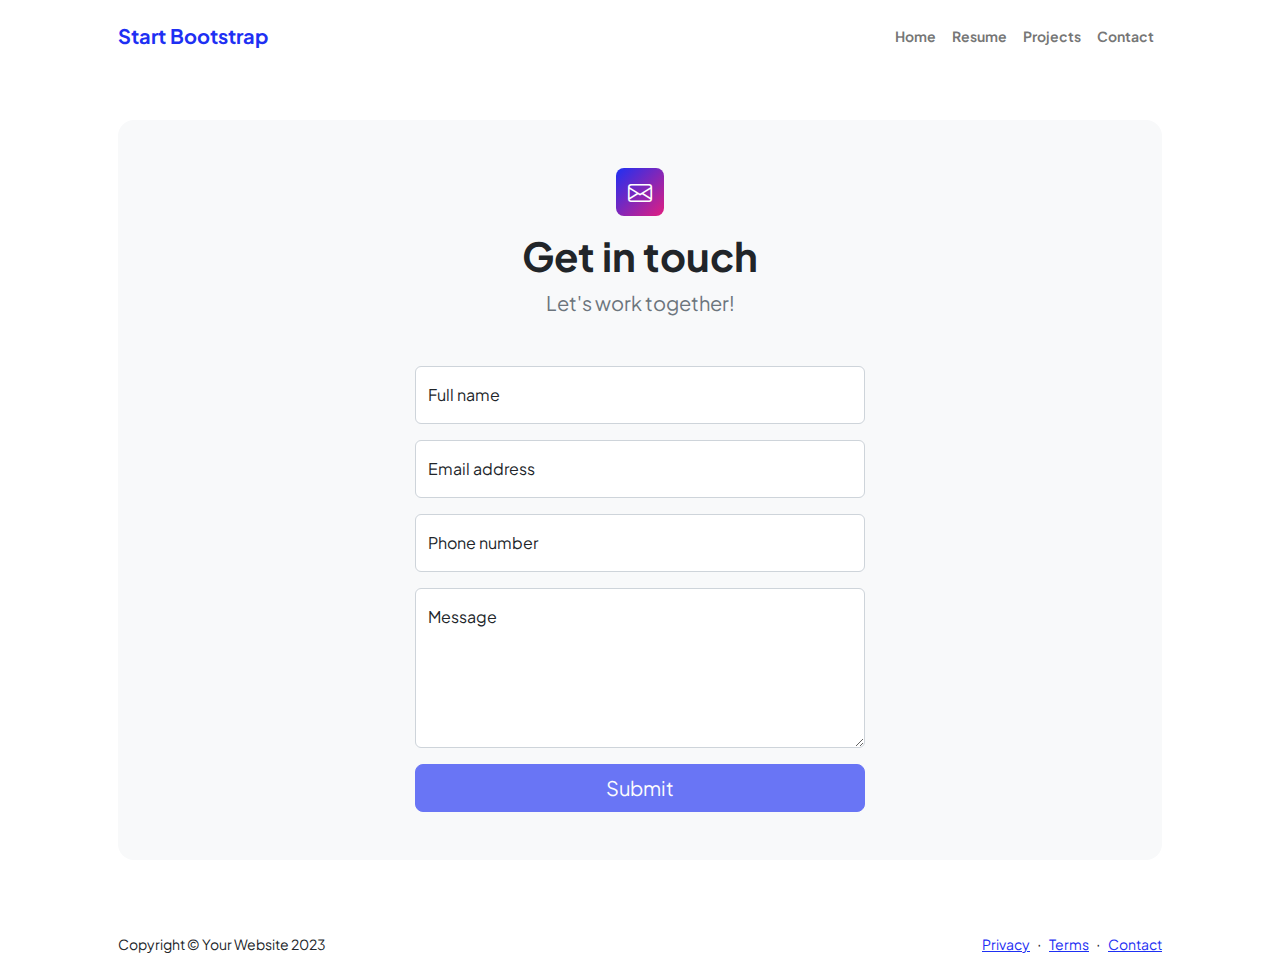
==== contact.html @ f86259dc "mi primera subida" ====
<!DOCTYPE html>
<html lang="en">
    <head>
        <meta charset="utf-8" />
        <meta name="viewport" content="width=device-width, initial-scale=1, shrink-to-fit=no" />
        <meta name="description" content />
        <meta name="author" content />
        <title>Modern Business - Start Bootstrap Template</title>
        <!-- Favicon-->
        <link rel="icon" type="image/x-icon" href="assets/favicon.ico" />
        <!-- Custom Google font-->
        <link rel="preconnect" href="https://fonts.googleapis.com" />
        <link rel="preconnect" href="https://fonts.gstatic.com" crossorigin />
        <link href="https://fonts.googleapis.com/css2?family=Plus+Jakarta+Sans:wght@100;200;300;400;500;600;700;800;900&amp;display=swap" rel="stylesheet" />
        <!-- Bootstrap icons-->
        <link href="https://cdn.jsdelivr.net/npm/bootstrap-icons@1.8.1/font/bootstrap-icons.css" rel="stylesheet" />
        <!-- Core theme CSS (includes Bootstrap)-->
        <link href="css/styles.css" rel="stylesheet" />
    </head>
    <body class="d-flex flex-column">
        <main class="flex-shrink-0">
            <!-- Navigation-->
            <nav class="navbar navbar-expand-lg navbar-light bg-white py-3">
                <div class="container px-5">
                    <a class="navbar-brand" href="index.html"><span class="fw-bolder text-primary">Start Bootstrap</span></a>
                    <button class="navbar-toggler" type="button" data-bs-toggle="collapse" data-bs-target="#navbarSupportedContent" aria-controls="navbarSupportedContent" aria-expanded="false" aria-label="Toggle navigation"><span class="navbar-toggler-icon"></span></button>
                    <div class="collapse navbar-collapse" id="navbarSupportedContent">
                        <ul class="navbar-nav ms-auto mb-2 mb-lg-0 small fw-bolder">
                            <li class="nav-item"><a class="nav-link" href="index.html">Home</a></li>
                            <li class="nav-item"><a class="nav-link" href="resume.html">Resume</a></li>
                            <li class="nav-item"><a class="nav-link" href="projects.html">Projects</a></li>
                            <li class="nav-item"><a class="nav-link" href="contact.html">Contact</a></li>
                        </ul>
                    </div>
                </div>
            </nav>
            <!-- Page content-->
            <section class="py-5">
                <div class="container px-5">
                    <!-- Contact form-->
                    <div class="bg-light rounded-4 py-5 px-4 px-md-5">
                        <div class="text-center mb-5">
                            <div class="feature bg-primary bg-gradient-primary-to-secondary text-white rounded-3 mb-3"><i class="bi bi-envelope"></i></div>
                            <h1 class="fw-bolder">Get in touch</h1>
                            <p class="lead fw-normal text-muted mb-0">Let's work together!</p>
                        </div>
                        <div class="row gx-5 justify-content-center">
                            <div class="col-lg-8 col-xl-6">
                                <!-- * * * * * * * * * * * * * * *-->
                                <!-- * * SB Forms Contact Form * *-->
                                <!-- * * * * * * * * * * * * * * *-->
                                <!-- This form is pre-integrated with SB Forms.-->
                                <!-- To make this form functional, sign up at-->
                                <!-- https://startbootstrap.com/solution/contact-forms-->
                                <!-- to get an API token!-->
                                <form id="contactForm" data-sb-form-api-token="API_TOKEN">
                                    <!-- Name input-->
                                    <div class="form-floating mb-3">
                                        <input class="form-control" id="name" type="text" placeholder="Enter your name..." data-sb-validations="required" />
                                        <label for="name">Full name</label>
                                        <div class="invalid-feedback" data-sb-feedback="name:required">A name is required.</div>
                                    </div>
                                    <!-- Email address input-->
                                    <div class="form-floating mb-3">
                                        <input class="form-control" id="email" type="email" placeholder="name@example.com" data-sb-validations="required,email" />
                                        <label for="email">Email address</label>
                                        <div class="invalid-feedback" data-sb-feedback="email:required">An email is required.</div>
                                        <div class="invalid-feedback" data-sb-feedback="email:email">Email is not valid.</div>
                                    </div>
                                    <!-- Phone number input-->
                                    <div class="form-floating mb-3">
                                        <input class="form-control" id="phone" type="tel" placeholder="(123) 456-7890" data-sb-validations="required" />
                                        <label for="phone">Phone number</label>
                                        <div class="invalid-feedback" data-sb-feedback="phone:required">A phone number is required.</div>
                                    </div>
                                    <!-- Message input-->
                                    <div class="form-floating mb-3">
                                        <textarea class="form-control" id="message" type="text" placeholder="Enter your message here..." style="height: 10rem" data-sb-validations="required"></textarea>
                                        <label for="message">Message</label>
                                        <div class="invalid-feedback" data-sb-feedback="message:required">A message is required.</div>
                                    </div>
                                    <!-- Submit success message-->
                                    <!---->
                                    <!-- This is what your users will see when the form-->
                                    <!-- has successfully submitted-->
                                    <div class="d-none" id="submitSuccessMessage">
                                        <div class="text-center mb-3">
                                            <div class="fw-bolder">Form submission successful!</div>
                                            To activate this form, sign up at
                                            <br />
                                            <a href="https://startbootstrap.com/solution/contact-forms">https://startbootstrap.com/solution/contact-forms</a>
                                        </div>
                                    </div>
                                    <!-- Submit error message-->
                                    <!---->
                                    <!-- This is what your users will see when there is-->
                                    <!-- an error submitting the form-->
                                    <div class="d-none" id="submitErrorMessage"><div class="text-center text-danger mb-3">Error sending message!</div></div>
                                    <!-- Submit Button-->
                                    <div class="d-grid"><button class="btn btn-primary btn-lg disabled" id="submitButton" type="submit">Submit</button></div>
                                </form>
                            </div>
                        </div>
                    </div>
                </div>
            </section>
        </main>
        <!-- Footer-->
        <footer class="bg-white py-4 mt-auto">
            <div class="container px-5">
                <div class="row align-items-center justify-content-between flex-column flex-sm-row">
                    <div class="col-auto"><div class="small m-0">Copyright &copy; Your Website 2023</div></div>
                    <div class="col-auto">
                        <a class="small" href="#!">Privacy</a>
                        <span class="mx-1">&middot;</span>
                        <a class="small" href="#!">Terms</a>
                        <span class="mx-1">&middot;</span>
                        <a class="small" href="#!">Contact</a>
                    </div>
                </div>
            </div>
        </footer>
        <!-- Bootstrap core JS-->
        <script src="https://cdn.jsdelivr.net/npm/bootstrap@5.2.3/dist/js/bootstrap.bundle.min.js"></script>
        <!-- Core theme JS-->
        <script src="js/scripts.js"></script>
        <!-- * * * * * * * * * * * * * * * * * * * * * * * * * * * * * * * * * * * * * * * *-->
        <!-- * *                               SB Forms JS                               * *-->
        <!-- * * Activate your form at https://startbootstrap.com/solution/contact-forms * *-->
        <!-- * * * * * * * * * * * * * * * * * * * * * * * * * * * * * * * * * * * * * * * *-->
        <script src="https://cdn.startbootstrap.com/sb-forms-latest.js"></script>
    </body>
</html>
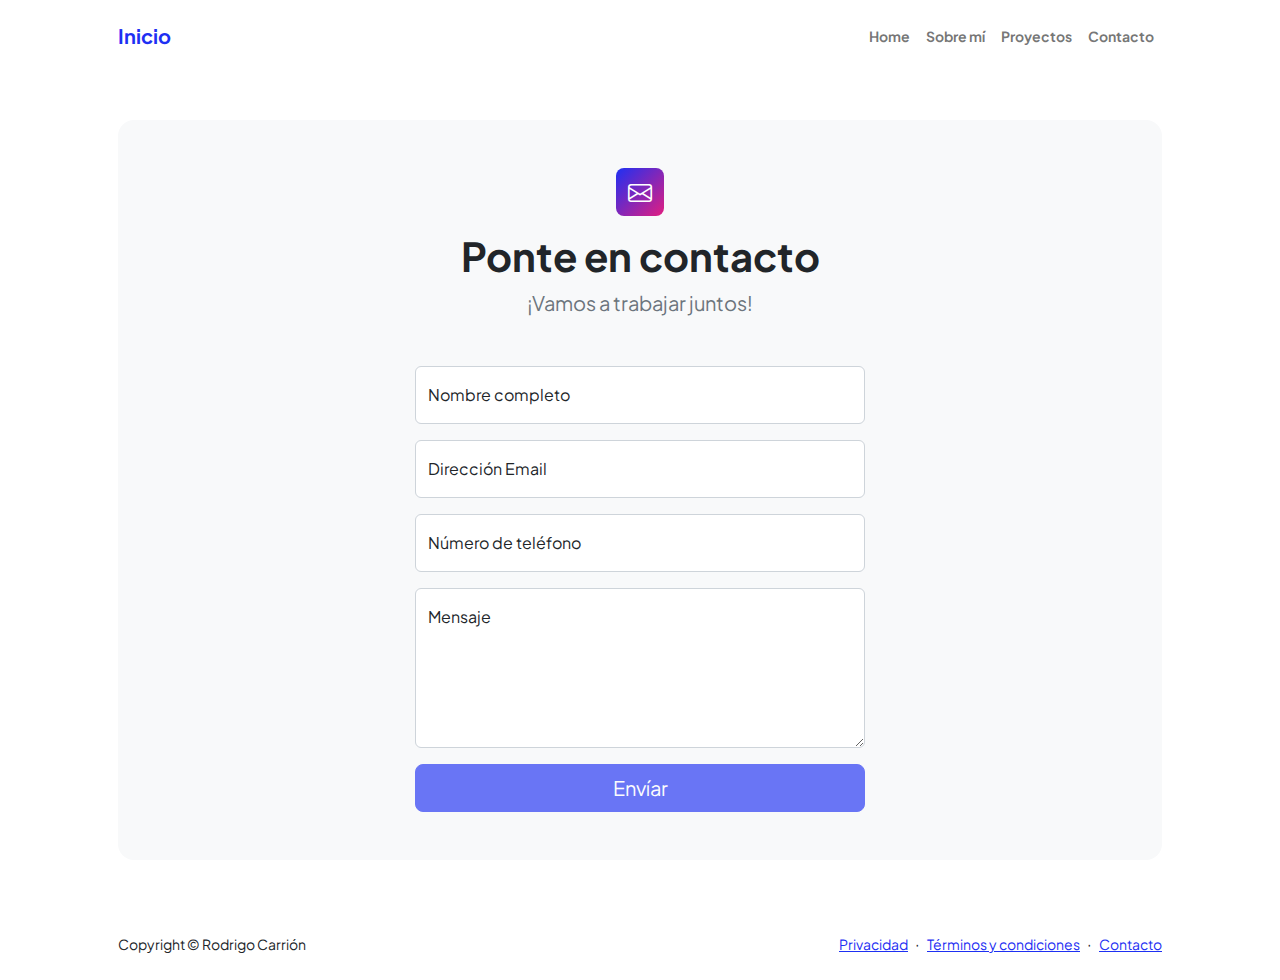
==== commit c9a168c0: "22 mayo por la mañana cambios" ====
--- a/contact.html
+++ b/contact.html
@@ -5,7 +5,7 @@
         <meta name="viewport" content="width=device-width, initial-scale=1, shrink-to-fit=no" />
         <meta name="description" content />
         <meta name="author" content />
-        <title>Modern Business - Start Bootstrap Template</title>
+        <title>Porfolio Rodrigo Carrión</title>
         <!-- Favicon-->
         <link rel="icon" type="image/x-icon" href="assets/favicon.ico" />
         <!-- Custom Google font-->
@@ -22,14 +22,14 @@
             <!-- Navigation-->
             <nav class="navbar navbar-expand-lg navbar-light bg-white py-3">
                 <div class="container px-5">
-                    <a class="navbar-brand" href="index.html"><span class="fw-bolder text-primary">Start Bootstrap</span></a>
+                    <a class="navbar-brand" href="index.html"><span class="fw-bolder text-primary">Inicio</span></a>
                     <button class="navbar-toggler" type="button" data-bs-toggle="collapse" data-bs-target="#navbarSupportedContent" aria-controls="navbarSupportedContent" aria-expanded="false" aria-label="Toggle navigation"><span class="navbar-toggler-icon"></span></button>
                     <div class="collapse navbar-collapse" id="navbarSupportedContent">
                         <ul class="navbar-nav ms-auto mb-2 mb-lg-0 small fw-bolder">
                             <li class="nav-item"><a class="nav-link" href="index.html">Home</a></li>
-                            <li class="nav-item"><a class="nav-link" href="resume.html">Resume</a></li>
-                            <li class="nav-item"><a class="nav-link" href="projects.html">Projects</a></li>
-                            <li class="nav-item"><a class="nav-link" href="contact.html">Contact</a></li>
+                            <li class="nav-item"><a class="nav-link" href="resume.html">Sobre mí</a></li>
+                            <li class="nav-item"><a class="nav-link" href="projects.html">Proyectos</a></li>
+                            <li class="nav-item"><a class="nav-link" href="contact.html">Contacto</a></li>
                         </ul>
                     </div>
                 </div>
@@ -41,8 +41,8 @@
                     <div class="bg-light rounded-4 py-5 px-4 px-md-5">
                         <div class="text-center mb-5">
                             <div class="feature bg-primary bg-gradient-primary-to-secondary text-white rounded-3 mb-3"><i class="bi bi-envelope"></i></div>
-                            <h1 class="fw-bolder">Get in touch</h1>
-                            <p class="lead fw-normal text-muted mb-0">Let's work together!</p>
+                            <h1 class="fw-bolder">Ponte en contacto</h1>
+                            <p class="lead fw-normal text-muted mb-0">¡Vamos a trabajar juntos!</p>
                         </div>
                         <div class="row gx-5 justify-content-center">
                             <div class="col-lg-8 col-xl-6">
@@ -57,27 +57,27 @@
                                     <!-- Name input-->
                                     <div class="form-floating mb-3">
                                         <input class="form-control" id="name" type="text" placeholder="Enter your name..." data-sb-validations="required" />
-                                        <label for="name">Full name</label>
-                                        <div class="invalid-feedback" data-sb-feedback="name:required">A name is required.</div>
+                                        <label for="name">Nombre completo</label>
+                                        <div class="invalid-feedback" data-sb-feedback="name:required">Se necesita un nombre.</div>
                                     </div>
                                     <!-- Email address input-->
                                     <div class="form-floating mb-3">
                                         <input class="form-control" id="email" type="email" placeholder="name@example.com" data-sb-validations="required,email" />
-                                        <label for="email">Email address</label>
-                                        <div class="invalid-feedback" data-sb-feedback="email:required">An email is required.</div>
-                                        <div class="invalid-feedback" data-sb-feedback="email:email">Email is not valid.</div>
+                                        <label for="email">Dirección Email</label>
+                                        <div class="invalid-feedback" data-sb-feedback="email:required">Se necesita un Email.</div>
+                                        <div class="invalid-feedback" data-sb-feedback="email:email">El Email no es válido.</div>
                                     </div>
                                     <!-- Phone number input-->
                                     <div class="form-floating mb-3">
                                         <input class="form-control" id="phone" type="tel" placeholder="(123) 456-7890" data-sb-validations="required" />
-                                        <label for="phone">Phone number</label>
-                                        <div class="invalid-feedback" data-sb-feedback="phone:required">A phone number is required.</div>
+                                        <label for="phone">Número de teléfono</label>
+                                        <div class="invalid-feedback" data-sb-feedback="phone:required">Se necesita un número de teléfono.</div>
                                     </div>
                                     <!-- Message input-->
                                     <div class="form-floating mb-3">
                                         <textarea class="form-control" id="message" type="text" placeholder="Enter your message here..." style="height: 10rem" data-sb-validations="required"></textarea>
-                                        <label for="message">Message</label>
-                                        <div class="invalid-feedback" data-sb-feedback="message:required">A message is required.</div>
+                                        <label for="message">Mensaje</label>
+                                        <div class="invalid-feedback" data-sb-feedback="message:required">Se necesita un Mensaje.</div>
                                     </div>
                                     <!-- Submit success message-->
                                     <!---->
@@ -85,8 +85,8 @@
                                     <!-- has successfully submitted-->
                                     <div class="d-none" id="submitSuccessMessage">
                                         <div class="text-center mb-3">
-                                            <div class="fw-bolder">Form submission successful!</div>
-                                            To activate this form, sign up at
+                                            <div class="fw-bolder">Mensaje enviado correctamente!</div>
+                                            Para activar este formulario, inicia sesión en
                                             <br />
                                             <a href="https://startbootstrap.com/solution/contact-forms">https://startbootstrap.com/solution/contact-forms</a>
                                         </div>
@@ -95,9 +95,9 @@
                                     <!---->
                                     <!-- This is what your users will see when there is-->
                                     <!-- an error submitting the form-->
-                                    <div class="d-none" id="submitErrorMessage"><div class="text-center text-danger mb-3">Error sending message!</div></div>
+                                    <div class="d-none" id="submitErrorMessage"><div class="text-center text-danger mb-3">Error al mandar el mensaje!</div></div>
                                     <!-- Submit Button-->
-                                    <div class="d-grid"><button class="btn btn-primary btn-lg disabled" id="submitButton" type="submit">Submit</button></div>
+                                    <div class="d-grid"><button class="btn btn-primary btn-lg disabled" id="submitButton" type="submit">Envíar</button></div>
                                 </form>
                             </div>
                         </div>
@@ -109,13 +109,13 @@
         <footer class="bg-white py-4 mt-auto">
             <div class="container px-5">
                 <div class="row align-items-center justify-content-between flex-column flex-sm-row">
-                    <div class="col-auto"><div class="small m-0">Copyright &copy; Your Website 2023</div></div>
+                    <div class="col-auto"><div class="small m-0">Copyright &copy; Rodrigo Carrión</div></div>
                     <div class="col-auto">
-                        <a class="small" href="#!">Privacy</a>
+                        <a class="small" href="#!">Privacidad</a>
                         <span class="mx-1">&middot;</span>
-                        <a class="small" href="#!">Terms</a>
+                        <a class="small" href="#!">Términos y condiciones</a>
                         <span class="mx-1">&middot;</span>
-                        <a class="small" href="#!">Contact</a>
+                        <a class="small" href="contact.html">Contacto</a>
                     </div>
                 </div>
             </div>
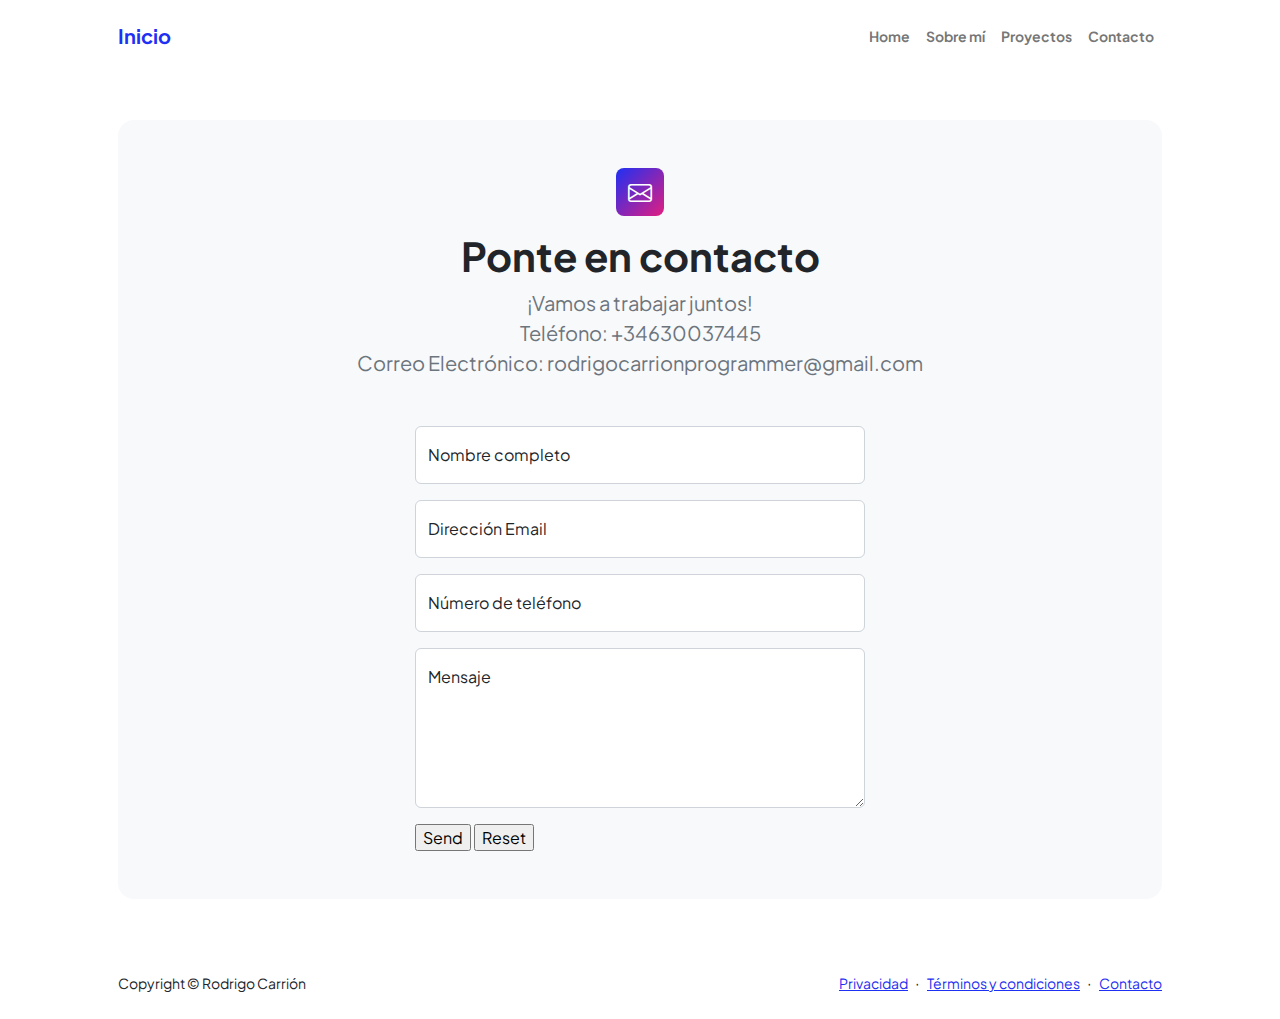
==== commit a41327e6: "24/5 cambios" ====
--- a/contact.html
+++ b/contact.html
@@ -1,4 +1,4 @@
-    <!DOCTYPE html>
+<!DOCTYPE html>
 <html lang="en">
     <head>
         <meta charset="utf-8" />
@@ -42,62 +42,39 @@
                         <div class="text-center mb-5">
                             <div class="feature bg-primary bg-gradient-primary-to-secondary text-white rounded-3 mb-3"><i class="bi bi-envelope"></i></div>
                             <h1 class="fw-bolder">Ponte en contacto</h1>
-                            <p class="lead fw-normal text-muted mb-0">¡Vamos a trabajar juntos!</p>
+                            <p class="lead fw-normal text-muted mb-0">¡Vamos a trabajar juntos!</br>Teléfono: +34630037445 </br>Correo Electrónico: rodrigocarrionprogrammer@gmail.com</p>
                         </div>
                         <div class="row gx-5 justify-content-center">
                             <div class="col-lg-8 col-xl-6">
-                                <!-- * * * * * * * * * * * * * * *-->
-                                <!-- * * SB Forms Contact Form * *-->
-                                <!-- * * * * * * * * * * * * * * *-->
-                                <!-- This form is pre-integrated with SB Forms.-->
-                                <!-- To make this form functional, sign up at-->
-                                <!-- https://startbootstrap.com/solution/contact-forms-->
-                                <!-- to get an API token!-->
-                                <form id="contactForm" data-sb-form-api-token="API_TOKEN">
+                                
+                                <form action="mailto:rodrigocarrionprogramer@gmail.com" method="post" enctype="text/plain">
                                     <!-- Name input-->
                                     <div class="form-floating mb-3">
-                                        <input class="form-control" id="name" type="text" placeholder="Enter your name..." data-sb-validations="required" />
+                                        <input class="form-control" name="name" type="text"  data-sb-validations="required" placeholder="rodrigo" />
                                         <label for="name">Nombre completo</label>
                                         <div class="invalid-feedback" data-sb-feedback="name:required">Se necesita un nombre.</div>
                                     </div>
                                     <!-- Email address input-->
                                     <div class="form-floating mb-3">
-                                        <input class="form-control" id="email" type="email" placeholder="name@example.com" data-sb-validations="required,email" />
+                                        <input class="form-control" name="email" type="email" placeholder="rodrigocarrionprogrammer@gmail.com" data-sb-validations="required,email" />
                                         <label for="email">Dirección Email</label>
                                         <div class="invalid-feedback" data-sb-feedback="email:required">Se necesita un Email.</div>
                                         <div class="invalid-feedback" data-sb-feedback="email:email">El Email no es válido.</div>
                                     </div>
                                     <!-- Phone number input-->
                                     <div class="form-floating mb-3">
-                                        <input class="form-control" id="phone" type="tel" placeholder="(123) 456-7890" data-sb-validations="required" />
+                                        <input class="form-control" name="phone" type="text" placeholder="(123) 456-7890" data-sb-validations="required" />
                                         <label for="phone">Número de teléfono</label>
                                         <div class="invalid-feedback" data-sb-feedback="phone:required">Se necesita un número de teléfono.</div>
                                     </div>
                                     <!-- Message input-->
                                     <div class="form-floating mb-3">
-                                        <textarea class="form-control" id="message" type="text" placeholder="Enter your message here..." style="height: 10rem" data-sb-validations="required"></textarea>
+                                        <textarea class="form-control" name="comment" type="text" placeholder="Enter your message here..." style="height: 10rem" data-sb-validations="required"></textarea>
                                         <label for="message">Mensaje</label>
                                         <div class="invalid-feedback" data-sb-feedback="message:required">Se necesita un Mensaje.</div>
                                     </div>
-                                    <!-- Submit success message-->
-                                    <!---->
-                                    <!-- This is what your users will see when the form-->
-                                    <!-- has successfully submitted-->
-                                    <div class="d-none" id="submitSuccessMessage">
-                                        <div class="text-center mb-3">
-                                            <div class="fw-bolder">Mensaje enviado correctamente!</div>
-                                            Para activar este formulario, inicia sesión en
-                                            <br />
-                                            <a href="https://startbootstrap.com/solution/contact-forms">https://startbootstrap.com/solution/contact-forms</a>
-                                        </div>
-                                    </div>
-                                    <!-- Submit error message-->
-                                    <!---->
-                                    <!-- This is what your users will see when there is-->
-                                    <!-- an error submitting the form-->
-                                    <div class="d-none" id="submitErrorMessage"><div class="text-center text-danger mb-3">Error al mandar el mensaje!</div></div>
-                                    <!-- Submit Button-->
-                                    <div class="d-grid"><button class="btn btn-primary btn-lg disabled" id="submitButton" type="submit">Envíar</button></div>
+                                    <input type="submit" value="Send">
+                                    <input type="reset" value="Reset"
                                 </form>
                             </div>
                         </div>
@@ -124,10 +101,6 @@
         <script src="https://cdn.jsdelivr.net/npm/bootstrap@5.2.3/dist/js/bootstrap.bundle.min.js"></script>
         <!-- Core theme JS-->
         <script src="js/scripts.js"></script>
-        <!-- * * * * * * * * * * * * * * * * * * * * * * * * * * * * * * * * * * * * * * * *-->
-        <!-- * *                               SB Forms JS                               * *-->
-        <!-- * * Activate your form at https://startbootstrap.com/solution/contact-forms * *-->
-        <!-- * * * * * * * * * * * * * * * * * * * * * * * * * * * * * * * * * * * * * * * *-->
         <script src="https://cdn.startbootstrap.com/sb-forms-latest.js"></script>
     </body>
-</html>
+</html>